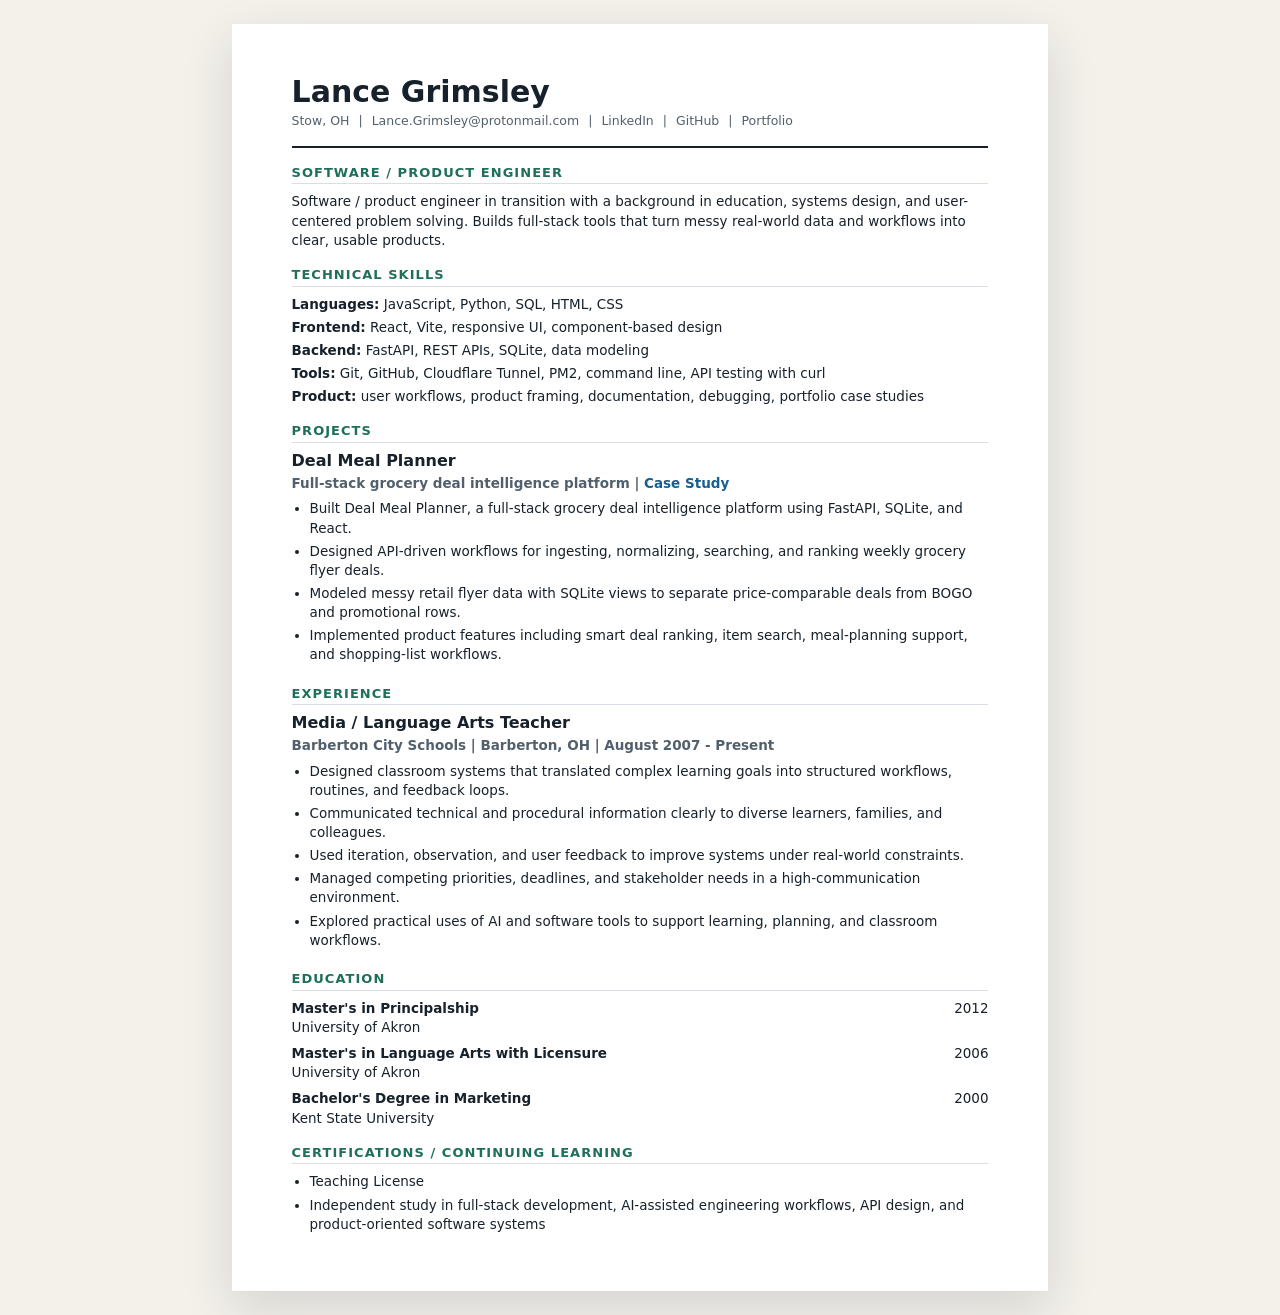
==== resume-public.html @ bd2ceaeb "Update public resume link" ====
<!doctype html>
<html lang="en">
  <head>
    <meta charset="utf-8" />
    <meta name="viewport" content="width=device-width, initial-scale=1" />
    <title>Lance Grimsley Resume</title>
    <style>
      :root {
        --ink: #17212b;
        --muted: #52606d;
        --rule: #d8dee6;
        --accent: #1f6f5b;
      }

      * {
        box-sizing: border-box;
      }

      body {
        margin: 0;
        background: #f4f1eb;
        color: var(--ink);
        font-family: Inter, ui-sans-serif, system-ui, -apple-system, BlinkMacSystemFont, "Segoe UI", sans-serif;
        font-size: 13.5px;
        line-height: 1.42;
      }

      main {
        width: min(8.5in, calc(100% - 32px));
        min-height: 11in;
        margin: 24px auto;
        padding: 0.55in 0.62in;
        background: #fff;
        box-shadow: 0 18px 48px rgb(23 33 43 / 14%);
      }

      header {
        padding-bottom: 16px;
        border-bottom: 2px solid var(--ink);
      }

      h1,
      h2,
      h3,
      p {
        margin-top: 0;
      }

      h1 {
        margin-bottom: 5px;
        font-size: 30px;
        line-height: 1;
        letter-spacing: 0;
      }

      .contact {
        display: flex;
        flex-wrap: wrap;
        gap: 4px 9px;
        margin: 0;
        color: var(--muted);
        font-size: 12.5px;
      }

      .contact a {
        color: inherit;
        text-decoration: none;
      }

      section {
        padding-top: 15px;
      }

      h2 {
        margin-bottom: 8px;
        border-bottom: 1px solid var(--rule);
        color: var(--accent);
        font-size: 13px;
        letter-spacing: 0.08em;
        line-height: 1.6;
        text-transform: uppercase;
      }

      h3 {
        margin-bottom: 3px;
        font-size: 16px;
        line-height: 1.25;
      }

      .role {
        margin-bottom: 8px;
        color: var(--muted);
        font-weight: 700;
      }

      .summary {
        margin-bottom: 0;
      }

      .skills {
        display: grid;
        gap: 4px;
        margin: 0;
      }

      .skills p {
        margin-bottom: 0;
      }

      .item {
        margin-bottom: 13px;
      }

      .item:last-child {
        margin-bottom: 0;
      }

      .meta {
        margin-bottom: 6px;
        color: var(--muted);
        font-weight: 700;
      }

      a {
        color: #175f91;
        text-decoration: none;
      }

      ul {
        margin: 0;
        padding-left: 18px;
      }

      li {
        margin-bottom: 4px;
      }

      .education-grid {
        display: grid;
        gap: 7px;
      }

      .education-entry {
        display: grid;
        grid-template-columns: minmax(0, 1fr) auto;
        gap: 14px;
      }

      .education-entry p {
        margin-bottom: 0;
      }

      .education-entry strong {
        display: block;
      }

      @media print {
        @page {
          size: letter;
          margin: 0.45in;
        }

        body {
          background: #fff;
          font-size: 12.25px;
        }

        main {
          width: 100%;
          min-height: auto;
          margin: 0;
          padding: 0;
          box-shadow: none;
        }

        section {
          padding-top: 11px;
        }

        h1 {
          font-size: 27px;
        }

        h2 {
          margin-bottom: 6px;
        }

        h3 {
          font-size: 14px;
        }

        li {
          margin-bottom: 3px;
        }

        .item {
          break-inside: avoid;
          margin-bottom: 10px;
        }
      }
    </style>
  </head>
  <body>
    <main>
      <header>
        <h1>Lance Grimsley</h1>
        <p class="contact">
          <span>Stow, OH</span>
          <span>|</span>
          <a href="mailto:Lance.Grimsley@protonmail.com">Lance.Grimsley@protonmail.com</a>
          <span>|</span>
          <a href="https://www.linkedin.com/in/lance-grimsley-a80323408/">LinkedIn</a>
          <span>|</span>
          <a href="https://github.com/legosandjoysticks">GitHub</a>
          <span>|</span>
          <a href="https://legosandjoysticks.github.io/">Portfolio</a>
        </p>
      </header>

      <section>
        <h2>Software / Product Engineer</h2>
        <p class="summary">
          Software / product engineer in transition with a background in education, systems design, and
          user-centered problem solving. Builds full-stack tools that turn messy real-world data and workflows
          into clear, usable products.
        </p>
      </section>

      <section>
        <h2>Technical Skills</h2>
        <div class="skills">
          <p><strong>Languages:</strong> JavaScript, Python, SQL, HTML, CSS</p>
          <p><strong>Frontend:</strong> React, Vite, responsive UI, component-based design</p>
          <p><strong>Backend:</strong> FastAPI, REST APIs, SQLite, data modeling</p>
          <p><strong>Tools:</strong> Git, GitHub, Cloudflare Tunnel, PM2, command line, API testing with curl</p>
          <p><strong>Product:</strong> user workflows, product framing, documentation, debugging, portfolio case studies</p>
        </div>
      </section>

      <section>
        <h2>Projects</h2>
        <div class="item">
          <h3>Deal Meal Planner</h3>
          <p class="meta">
            Full-stack grocery deal intelligence platform |
            <a href="https://github.com/legosandjoysticks/deal-meal-planner-case-study">Case Study</a>
          </p>
          <ul>
            <li>Built Deal Meal Planner, a full-stack grocery deal intelligence platform using FastAPI, SQLite, and React.</li>
            <li>Designed API-driven workflows for ingesting, normalizing, searching, and ranking weekly grocery flyer deals.</li>
            <li>Modeled messy retail flyer data with SQLite views to separate price-comparable deals from BOGO and promotional rows.</li>
            <li>Implemented product features including smart deal ranking, item search, meal-planning support, and shopping-list workflows.</li>
          </ul>
        </div>
      </section>

      <section>
        <h2>Experience</h2>
        <div class="item">
          <h3>Media / Language Arts Teacher</h3>
          <p class="meta">Barberton City Schools | Barberton, OH | August 2007 - Present</p>
          <ul>
            <li>Designed classroom systems that translated complex learning goals into structured workflows, routines, and feedback loops.</li>
            <li>Communicated technical and procedural information clearly to diverse learners, families, and colleagues.</li>
            <li>Used iteration, observation, and user feedback to improve systems under real-world constraints.</li>
            <li>Managed competing priorities, deadlines, and stakeholder needs in a high-communication environment.</li>
            <li>Explored practical uses of AI and software tools to support learning, planning, and classroom workflows.</li>
          </ul>
        </div>
      </section>

      <section>
        <h2>Education</h2>
        <div class="education-grid">
          <div class="education-entry">
            <p><strong>Master's in Principalship</strong>University of Akron</p>
            <p>2012</p>
          </div>
          <div class="education-entry">
            <p><strong>Master's in Language Arts with Licensure</strong>University of Akron</p>
            <p>2006</p>
          </div>
          <div class="education-entry">
            <p><strong>Bachelor's Degree in Marketing</strong>Kent State University</p>
            <p>2000</p>
          </div>
        </div>
      </section>

      <section>
        <h2>Certifications / Continuing Learning</h2>
        <ul>
          <li>Teaching License</li>
          <li>Independent study in full-stack development, AI-assisted engineering workflows, API design, and product-oriented software systems</li>
        </ul>
      </section>
    </main>
  </body>
</html>
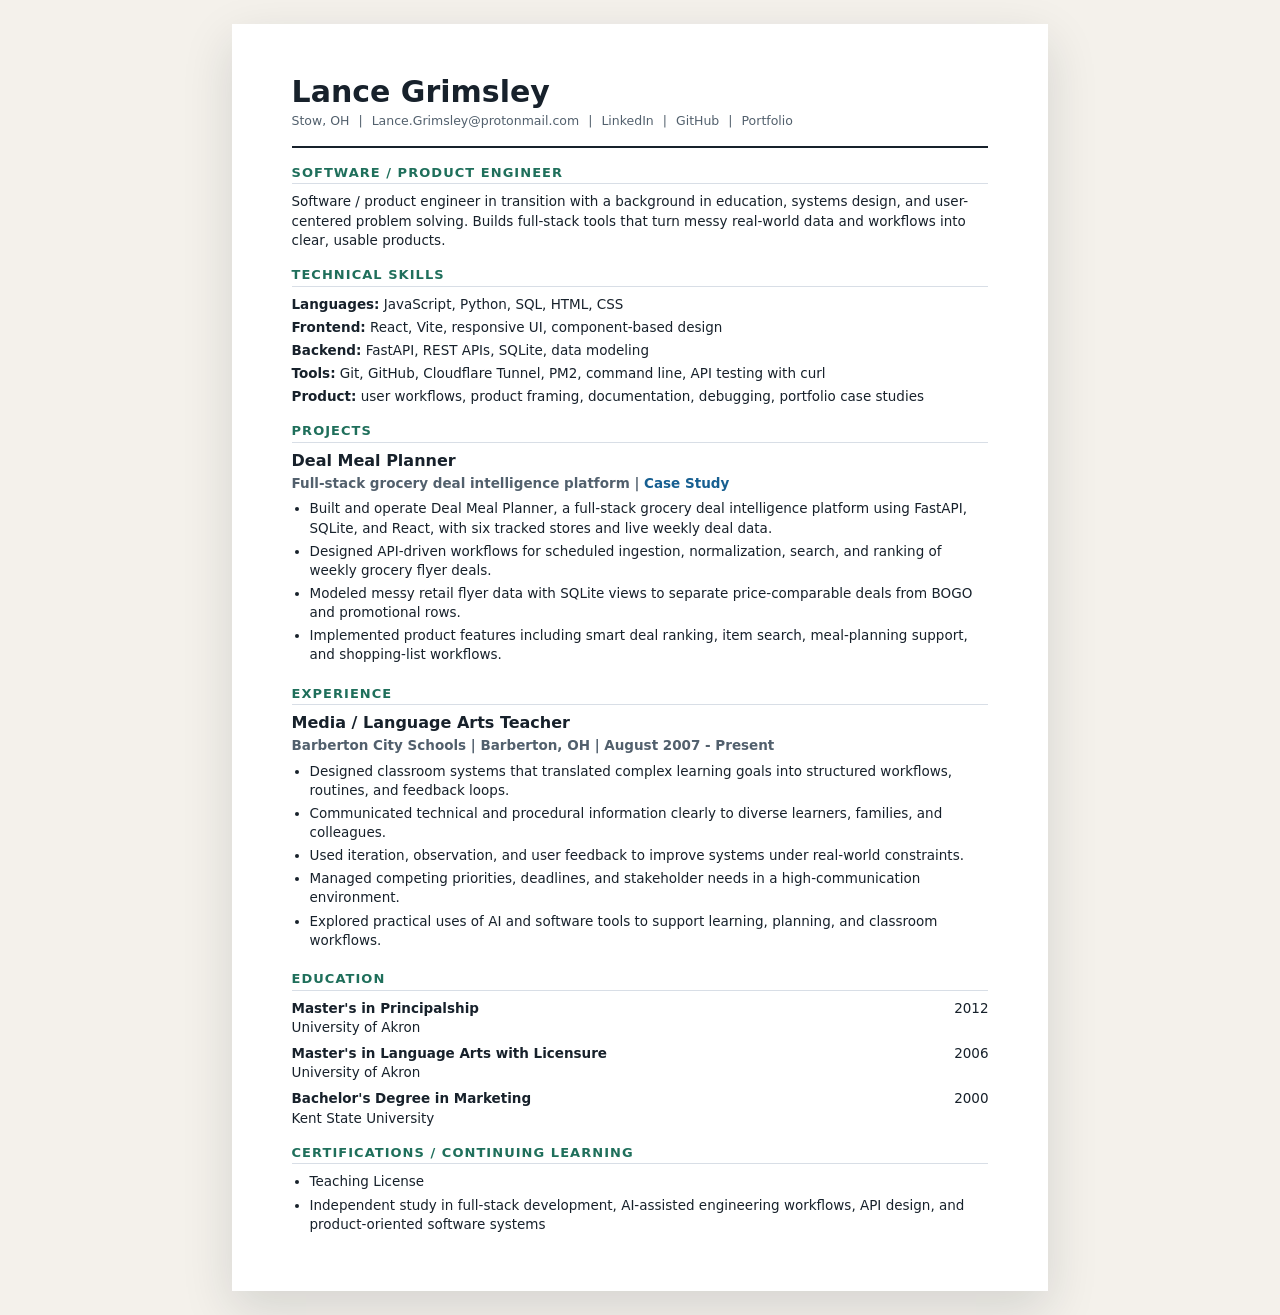
==== commit 48d7cd08: "Deploy refreshed portfolio site" ====
--- a/resume-public.html
+++ b/resume-public.html
@@ -246,8 +246,8 @@
             <a href="https://github.com/legosandjoysticks/deal-meal-planner-case-study">Case Study</a>
           </p>
           <ul>
-            <li>Built Deal Meal Planner, a full-stack grocery deal intelligence platform using FastAPI, SQLite, and React.</li>
-            <li>Designed API-driven workflows for ingesting, normalizing, searching, and ranking weekly grocery flyer deals.</li>
+            <li>Built and operate Deal Meal Planner, a full-stack grocery deal intelligence platform using FastAPI, SQLite, and React, with six tracked stores and live weekly deal data.</li>
+            <li>Designed API-driven workflows for scheduled ingestion, normalization, search, and ranking of weekly grocery flyer deals.</li>
             <li>Modeled messy retail flyer data with SQLite views to separate price-comparable deals from BOGO and promotional rows.</li>
             <li>Implemented product features including smart deal ranking, item search, meal-planning support, and shopping-list workflows.</li>
           </ul>
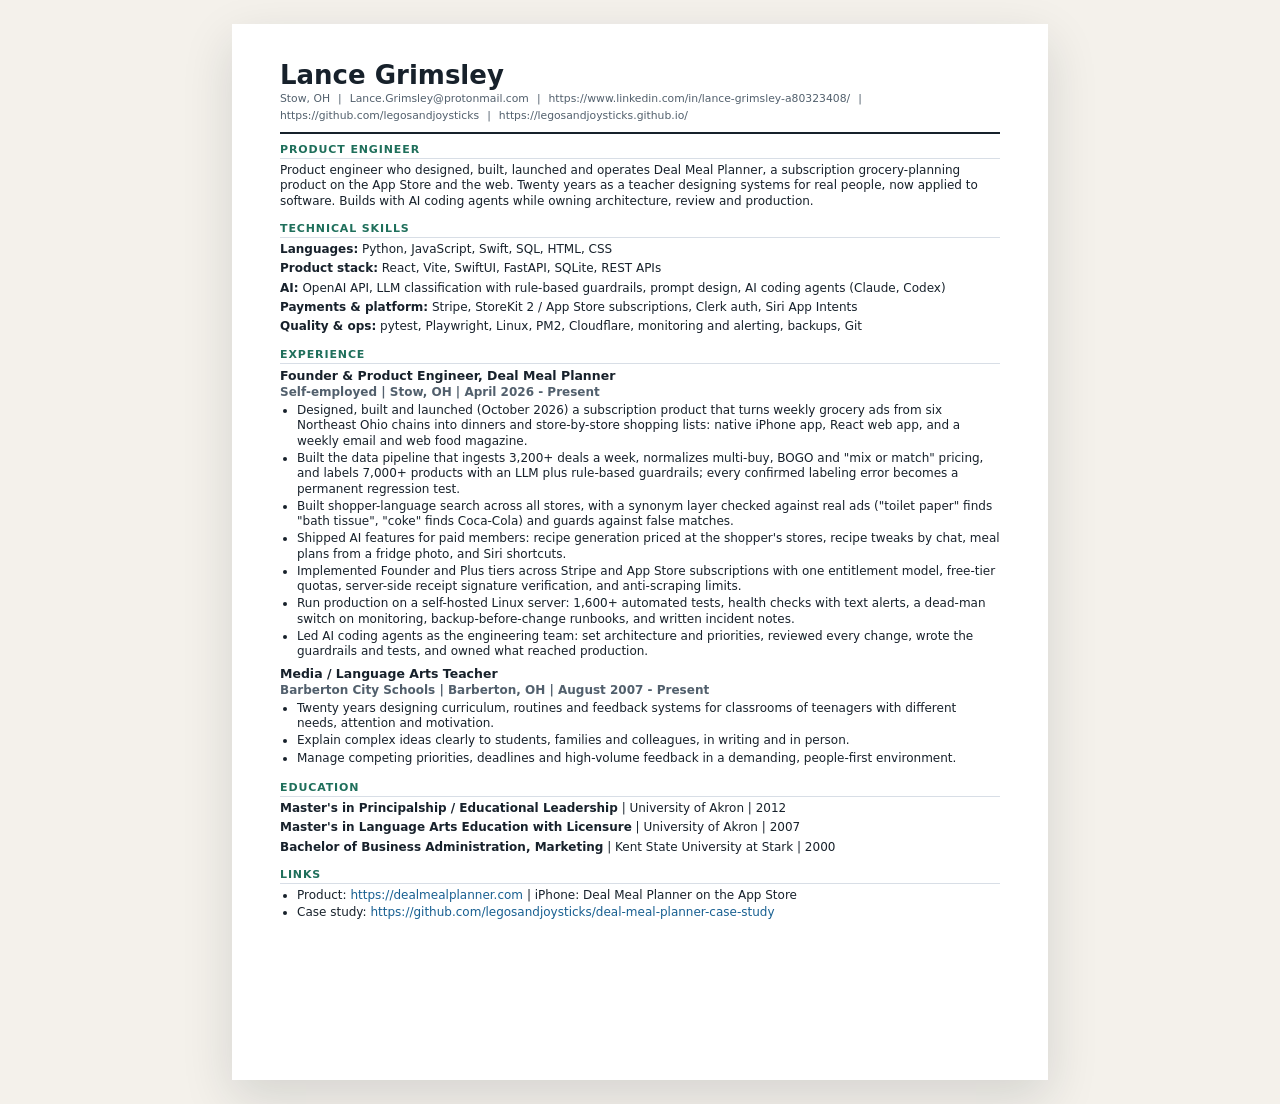
==== commit 1489bad4: "Update public resume Co-Authored-By: Claude Opus 5.5 <noreply@anthropic.com> Claude-Session: https:/" ====
--- a/resume-public.html
+++ b/resume-public.html
@@ -1,299 +1,181 @@
 <!doctype html>
 <html lang="en">
-  <head>
-    <meta charset="utf-8" />
-    <meta name="viewport" content="width=device-width, initial-scale=1" />
-    <title>Lance Grimsley Resume</title>
-    <style>
-      :root {
-        --ink: #17212b;
-        --muted: #52606d;
-        --rule: #d8dee6;
-        --accent: #1f6f5b;
-      }
+<head>
+<meta charset="utf-8" />
+<meta name="viewport" content="width=device-width, initial-scale=1" />
+<title>Lance Grimsley Resume</title>
+<style>
+:root {
+  --ink: #17212b;
+  --muted: #52606d;
+  --rule: #d8dee6;
+  --accent: #1f6f5b;
+}
 
-      * {
-        box-sizing: border-box;
-      }
+* { box-sizing: border-box; }
 
-      body {
-        margin: 0;
-        background: #f4f1eb;
-        color: var(--ink);
-        font-family: Inter, ui-sans-serif, system-ui, -apple-system, BlinkMacSystemFont, "Segoe UI", sans-serif;
-        font-size: 13.5px;
-        line-height: 1.42;
-      }
+body {
+  margin: 0;
+  background: #f4f1eb;
+  color: var(--ink);
+  font-family: Inter, ui-sans-serif, system-ui, -apple-system, BlinkMacSystemFont, "Segoe UI", sans-serif;
+  font-size: 12px;
+  line-height: 1.28;
+}
 
-      main {
-        width: min(8.5in, calc(100% - 32px));
-        min-height: 11in;
-        margin: 24px auto;
-        padding: 0.55in 0.62in;
-        background: #fff;
-        box-shadow: 0 18px 48px rgb(23 33 43 / 14%);
-      }
+main {
+  width: min(8.5in, calc(100% - 32px));
+  min-height: 11in;
+  margin: 24px auto;
+  padding: 0.4in 0.5in;
+  background: #fff;
+  box-shadow: 0 18px 48px rgb(23 33 43 / 14%);
+}
 
-      header {
-        padding-bottom: 16px;
-        border-bottom: 2px solid var(--ink);
-      }
+header {
+  padding-bottom: 9px;
+  border-bottom: 2px solid var(--ink);
+}
 
-      h1,
-      h2,
-      h3,
-      p {
-        margin-top: 0;
-      }
+h1, h2, h3, p { margin-top: 0; }
 
-      h1 {
-        margin-bottom: 5px;
-        font-size: 30px;
-        line-height: 1;
-        letter-spacing: 0;
-      }
+h1 {
+  margin-bottom: 4px;
+  font-size: 26px;
+  line-height: 1;
+  letter-spacing: 0;
+}
 
-      .contact {
-        display: flex;
-        flex-wrap: wrap;
-        gap: 4px 9px;
-        margin: 0;
-        color: var(--muted);
-        font-size: 12.5px;
-      }
+.contact {
+  display: flex;
+  flex-wrap: wrap;
+  gap: 3px 8px;
+  margin: 0;
+  color: var(--muted);
+  font-size: 10.8px;
+}
 
-      .contact a {
-        color: inherit;
-        text-decoration: none;
-      }
+.contact a { color: inherit; text-decoration: none; }
 
-      section {
-        padding-top: 15px;
-      }
+section { padding-top: 8px; }
 
-      h2 {
-        margin-bottom: 8px;
-        border-bottom: 1px solid var(--rule);
-        color: var(--accent);
-        font-size: 13px;
-        letter-spacing: 0.08em;
-        line-height: 1.6;
-        text-transform: uppercase;
-      }
+h2 {
+  margin-bottom: 4px;
+  border-bottom: 1px solid var(--rule);
+  color: var(--accent);
+  font-size: 11px;
+  letter-spacing: 0.08em;
+  line-height: 1.45;
+  text-transform: uppercase;
+}
 
-      h3 {
-        margin-bottom: 3px;
-        font-size: 16px;
-        line-height: 1.25;
-      }
+h3 {
+  margin-bottom: 2px;
+  font-size: 12.5px;
+  line-height: 1.2;
+}
 
-      .role {
-        margin-bottom: 8px;
-        color: var(--muted);
-        font-weight: 700;
-      }
+p { margin-bottom: 4px; }
 
-      .summary {
-        margin-bottom: 0;
-      }
+.meta {
+  margin-bottom: 3px;
+  color: var(--muted);
+  font-weight: 700;
+}
 
-      .skills {
-        display: grid;
-        gap: 4px;
-        margin: 0;
-      }
+a { color: #175f91; text-decoration: none; }
 
-      .skills p {
-        margin-bottom: 0;
-      }
+ul {
+  margin: 0;
+  padding-left: 17px;
+}
 
-      .item {
-        margin-bottom: 13px;
-      }
+li { margin-bottom: 1.8px; }
 
-      .item:last-child {
-        margin-bottom: 0;
-      }
+.item {
+  break-inside: avoid;
+  margin-bottom: 6px;
+}
 
-      .meta {
-        margin-bottom: 6px;
-        color: var(--muted);
-        font-weight: 700;
-      }
+.skills p { margin-bottom: 2px; }
 
-      a {
-        color: #175f91;
-        text-decoration: none;
-      }
-
-      ul {
-        margin: 0;
-        padding-left: 18px;
-      }
-
-      li {
-        margin-bottom: 4px;
-      }
-
-      .education-grid {
-        display: grid;
-        gap: 7px;
-      }
-
-      .education-entry {
-        display: grid;
-        grid-template-columns: minmax(0, 1fr) auto;
-        gap: 14px;
-      }
-
-      .education-entry p {
-        margin-bottom: 0;
-      }
-
-      .education-entry strong {
-        display: block;
-      }
-
-      @media print {
-        @page {
-          size: letter;
-          margin: 0.45in;
-        }
-
-        body {
-          background: #fff;
-          font-size: 12.25px;
-        }
-
-        main {
-          width: 100%;
-          min-height: auto;
-          margin: 0;
-          padding: 0;
-          box-shadow: none;
-        }
-
-        section {
-          padding-top: 11px;
-        }
-
-        h1 {
-          font-size: 27px;
-        }
-
-        h2 {
-          margin-bottom: 6px;
-        }
-
-        h3 {
-          font-size: 14px;
-        }
-
-        li {
-          margin-bottom: 3px;
-        }
-
-        .item {
-          break-inside: avoid;
-          margin-bottom: 10px;
-        }
-      }
-    </style>
-  </head>
-  <body>
-    <main>
-      <header>
-        <h1>Lance Grimsley</h1>
-        <p class="contact">
-          <span>Stow, OH</span>
-          <span>|</span>
-          <a href="mailto:Lance.Grimsley@protonmail.com">Lance.Grimsley@protonmail.com</a>
-          <span>|</span>
-          <a href="https://www.linkedin.com/in/lance-grimsley-a80323408/">LinkedIn</a>
-          <span>|</span>
-          <a href="https://github.com/legosandjoysticks">GitHub</a>
-          <span>|</span>
-          <a href="https://legosandjoysticks.github.io/">Portfolio</a>
-        </p>
-      </header>
-
-      <section>
-        <h2>Software / Product Engineer</h2>
-        <p class="summary">
-          Software / product engineer in transition with a background in education, systems design, and
-          user-centered problem solving. Builds full-stack tools that turn messy real-world data and workflows
-          into clear, usable products.
-        </p>
-      </section>
-
-      <section>
-        <h2>Technical Skills</h2>
-        <div class="skills">
-          <p><strong>Languages:</strong> JavaScript, Python, SQL, HTML, CSS</p>
-          <p><strong>Frontend:</strong> React, Vite, responsive UI, component-based design</p>
-          <p><strong>Backend:</strong> FastAPI, REST APIs, SQLite, data modeling</p>
-          <p><strong>Tools:</strong> Git, GitHub, Cloudflare Tunnel, PM2, command line, API testing with curl</p>
-          <p><strong>Product:</strong> user workflows, product framing, documentation, debugging, portfolio case studies</p>
-        </div>
-      </section>
-
-      <section>
-        <h2>Projects</h2>
-        <div class="item">
-          <h3>Deal Meal Planner</h3>
-          <p class="meta">
-            Full-stack grocery deal intelligence platform |
-            <a href="https://github.com/legosandjoysticks/deal-meal-planner-case-study">Case Study</a>
-          </p>
-          <ul>
-            <li>Built and operate Deal Meal Planner, a full-stack grocery deal intelligence platform using FastAPI, SQLite, and React, with six tracked stores and live weekly deal data.</li>
-            <li>Designed API-driven workflows for scheduled ingestion, normalization, search, and ranking of weekly grocery flyer deals.</li>
-            <li>Modeled messy retail flyer data with SQLite views to separate price-comparable deals from BOGO and promotional rows.</li>
-            <li>Implemented product features including smart deal ranking, item search, meal-planning support, and shopping-list workflows.</li>
-          </ul>
-        </div>
-      </section>
-
-      <section>
-        <h2>Experience</h2>
-        <div class="item">
-          <h3>Media / Language Arts Teacher</h3>
-          <p class="meta">Barberton City Schools | Barberton, OH | August 2007 - Present</p>
-          <ul>
-            <li>Designed classroom systems that translated complex learning goals into structured workflows, routines, and feedback loops.</li>
-            <li>Communicated technical and procedural information clearly to diverse learners, families, and colleagues.</li>
-            <li>Used iteration, observation, and user feedback to improve systems under real-world constraints.</li>
-            <li>Managed competing priorities, deadlines, and stakeholder needs in a high-communication environment.</li>
-            <li>Explored practical uses of AI and software tools to support learning, planning, and classroom workflows.</li>
-          </ul>
-        </div>
-      </section>
-
-      <section>
-        <h2>Education</h2>
-        <div class="education-grid">
-          <div class="education-entry">
-            <p><strong>Master's in Principalship</strong>University of Akron</p>
-            <p>2012</p>
-          </div>
-          <div class="education-entry">
-            <p><strong>Master's in Language Arts with Licensure</strong>University of Akron</p>
-            <p>2006</p>
-          </div>
-          <div class="education-entry">
-            <p><strong>Bachelor's Degree in Marketing</strong>Kent State University</p>
-            <p>2000</p>
-          </div>
-        </div>
-      </section>
-
-      <section>
-        <h2>Certifications / Continuing Learning</h2>
-        <ul>
-          <li>Teaching License</li>
-          <li>Independent study in full-stack development, AI-assisted engineering workflows, API design, and product-oriented software systems</li>
-        </ul>
-      </section>
-    </main>
-  </body>
+@media print {
+  @page { size: letter; margin: 0.3in; }
+  body { background: #fff; font-size: 10.15px; }
+  main { width: 100%; min-height: auto; margin: 0; padding: 0; box-shadow: none; }
+  section { padding-top: 5.5px; }
+  h1 { font-size: 22px; }
+  h2 { margin-bottom: 3px; font-size: 9.7px; }
+  h3 { font-size: 11px; }
+  li { margin-bottom: 1px; }
+  .item { margin-bottom: 4px; }
+}
+</style>
+</head>
+<body>
+<main>
+<header>
+<h1>Lance Grimsley</h1>
+<p class="contact"><span>Stow, OH</span>
+<span>|</span>
+<span>Lance.Grimsley@protonmail.com</span>
+<span>|</span>
+<span><a href="https://www.linkedin.com/in/lance-grimsley-a80323408/">https://www.linkedin.com/in/lance-grimsley-a80323408/</a></span>
+<span>|</span>
+<span><a href="https://github.com/legosandjoysticks">https://github.com/legosandjoysticks</a></span>
+<span>|</span>
+<span><a href="https://legosandjoysticks.github.io/">https://legosandjoysticks.github.io/</a></span></p>
+</header>
+<section>
+<h2>Product Engineer</h2>
+<p>Product engineer who designed, built, launched and operates Deal Meal Planner, a subscription grocery-planning product on the App Store and the web. Twenty years as a teacher designing systems for real people, now applied to software. Builds with AI coding agents while owning architecture, review and production.</p>
+</section>
+<section>
+<h2>Technical Skills</h2>
+<p><strong>Languages:</strong> Python, JavaScript, Swift, SQL, HTML, CSS</p>
+<p><strong>Product stack:</strong> React, Vite, SwiftUI, FastAPI, SQLite, REST APIs</p>
+<p><strong>AI:</strong> OpenAI API, LLM classification with rule-based guardrails, prompt design, AI coding agents (Claude, Codex)</p>
+<p><strong>Payments &amp; platform:</strong> Stripe, StoreKit 2 / App Store subscriptions, Clerk auth, Siri App Intents</p>
+<p><strong>Quality &amp; ops:</strong> pytest, Playwright, Linux, PM2, Cloudflare, monitoring and alerting, backups, Git</p>
+</section>
+<section>
+<h2>Experience</h2>
+<div class="item">
+<h3>Founder &amp; Product Engineer, Deal Meal Planner</h3>
+<p class="meta">Self-employed | Stow, OH | April 2026 - Present</p>
+<ul>
+<li>Designed, built and launched (October 2026) a subscription product that turns weekly grocery ads from six Northeast Ohio chains into dinners and store-by-store shopping lists: native iPhone app, React web app, and a weekly email and web food magazine.</li>
+<li>Built the data pipeline that ingests 3,200+ deals a week, normalizes multi-buy, BOGO and &quot;mix or match&quot; pricing, and labels 7,000+ products with an LLM plus rule-based guardrails; every confirmed labeling error becomes a permanent regression test.</li>
+<li>Built shopper-language search across all stores, with a synonym layer checked against real ads (&quot;toilet paper&quot; finds &quot;bath tissue&quot;, &quot;coke&quot; finds Coca-Cola) and guards against false matches.</li>
+<li>Shipped AI features for paid members: recipe generation priced at the shopper&#x27;s stores, recipe tweaks by chat, meal plans from a fridge photo, and Siri shortcuts.</li>
+<li>Implemented Founder and Plus tiers across Stripe and App Store subscriptions with one entitlement model, free-tier quotas, server-side receipt signature verification, and anti-scraping limits.</li>
+<li>Run production on a self-hosted Linux server: 1,600+ automated tests, health checks with text alerts, a dead-man switch on monitoring, backup-before-change runbooks, and written incident notes.</li>
+<li>Led AI coding agents as the engineering team: set architecture and priorities, reviewed every change, wrote the guardrails and tests, and owned what reached production.</li>
+</ul>
+</div>
+<div class="item">
+<h3>Media / Language Arts Teacher</h3>
+<p class="meta">Barberton City Schools | Barberton, OH | August 2007 - Present</p>
+<ul>
+<li>Twenty years designing curriculum, routines and feedback systems for classrooms of teenagers with different needs, attention and motivation.</li>
+<li>Explain complex ideas clearly to students, families and colleagues, in writing and in person.</li>
+<li>Manage competing priorities, deadlines and high-volume feedback in a demanding, people-first environment.</li>
+</ul>
+</div>
+</section>
+<section>
+<h2>Education</h2>
+<p><strong>Master&#x27;s in Principalship / Educational Leadership</strong> | University of Akron | 2012</p>
+<p><strong>Master&#x27;s in Language Arts Education with Licensure</strong> | University of Akron | 2007</p>
+<p><strong>Bachelor of Business Administration, Marketing</strong> | Kent State University at Stark | 2000</p>
+</section>
+<section>
+<h2>Links</h2>
+<ul>
+<li>Product: <a href="https://dealmealplanner.com">https://dealmealplanner.com</a> | iPhone: Deal Meal Planner on the App Store</li>
+<li>Case study: <a href="https://github.com/legosandjoysticks/deal-meal-planner-case-study">https://github.com/legosandjoysticks/deal-meal-planner-case-study</a></li>
+</ul>
+</section>
+</main>
+</body>
 </html>
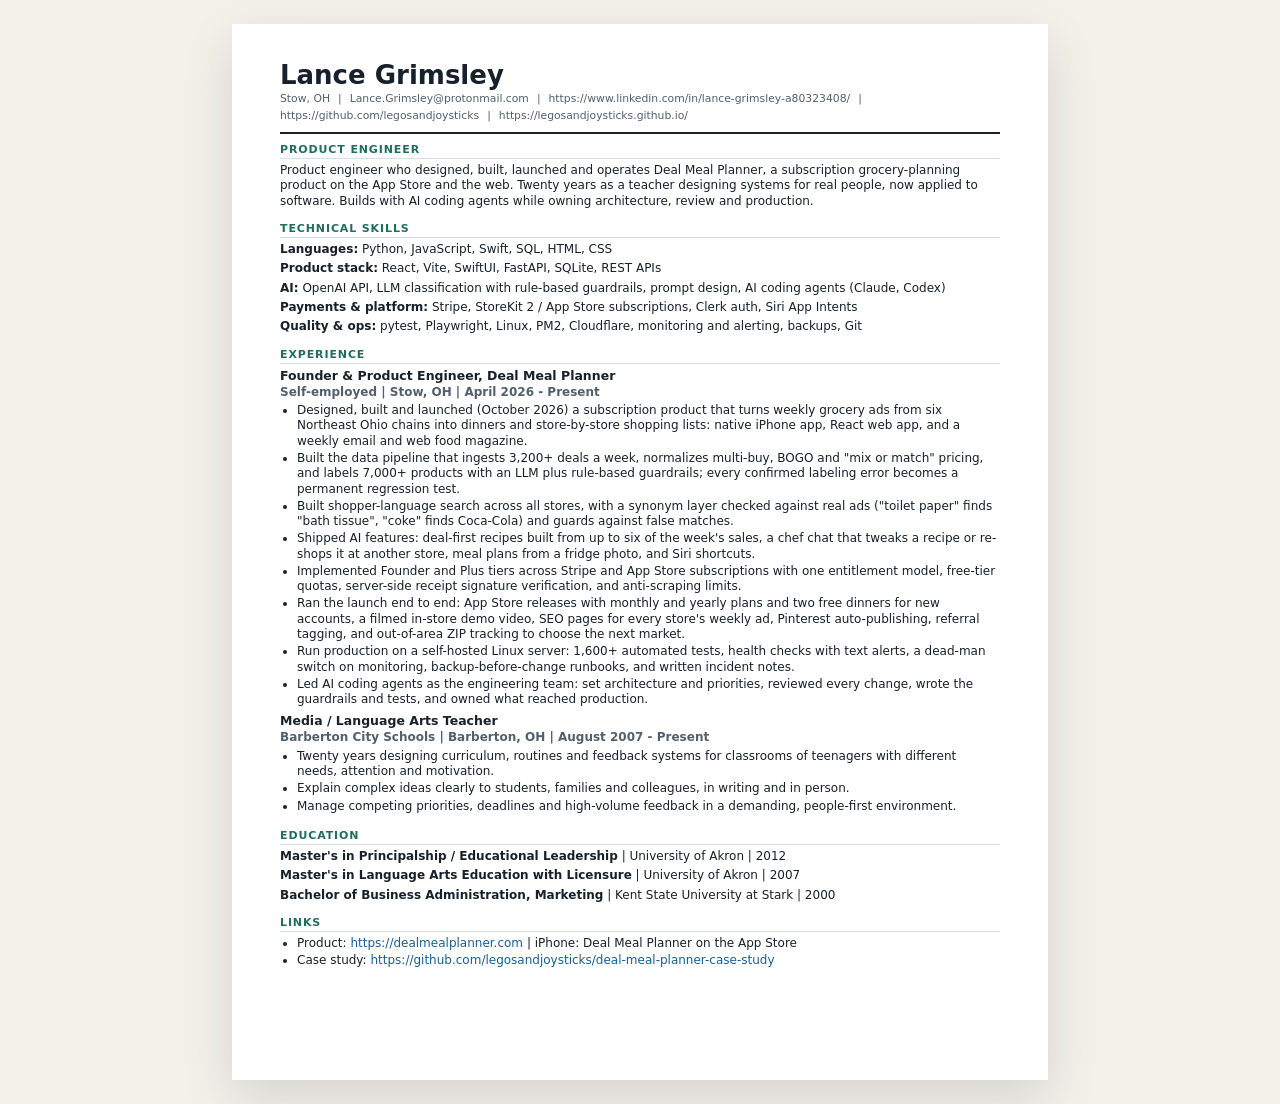
==== commit 0fb260b4: "Deploy portfolio: DealMeal launch-week update (1.0.20, free dinners, chef store switch, growth) Co-A" ====
--- a/resume-public.html
+++ b/resume-public.html
@@ -147,8 +147,9 @@
 <li>Designed, built and launched (October 2026) a subscription product that turns weekly grocery ads from six Northeast Ohio chains into dinners and store-by-store shopping lists: native iPhone app, React web app, and a weekly email and web food magazine.</li>
 <li>Built the data pipeline that ingests 3,200+ deals a week, normalizes multi-buy, BOGO and &quot;mix or match&quot; pricing, and labels 7,000+ products with an LLM plus rule-based guardrails; every confirmed labeling error becomes a permanent regression test.</li>
 <li>Built shopper-language search across all stores, with a synonym layer checked against real ads (&quot;toilet paper&quot; finds &quot;bath tissue&quot;, &quot;coke&quot; finds Coca-Cola) and guards against false matches.</li>
-<li>Shipped AI features for paid members: recipe generation priced at the shopper&#x27;s stores, recipe tweaks by chat, meal plans from a fridge photo, and Siri shortcuts.</li>
+<li>Shipped AI features: deal-first recipes built from up to six of the week&#x27;s sales, a chef chat that tweaks a recipe or re-shops it at another store, meal plans from a fridge photo, and Siri shortcuts.</li>
 <li>Implemented Founder and Plus tiers across Stripe and App Store subscriptions with one entitlement model, free-tier quotas, server-side receipt signature verification, and anti-scraping limits.</li>
+<li>Ran the launch end to end: App Store releases with monthly and yearly plans and two free dinners for new accounts, a filmed in-store demo video, SEO pages for every store&#x27;s weekly ad, Pinterest auto-publishing, referral tagging, and out-of-area ZIP tracking to choose the next market.</li>
 <li>Run production on a self-hosted Linux server: 1,600+ automated tests, health checks with text alerts, a dead-man switch on monitoring, backup-before-change runbooks, and written incident notes.</li>
 <li>Led AI coding agents as the engineering team: set architecture and priorities, reviewed every change, wrote the guardrails and tests, and owned what reached production.</li>
 </ul>
